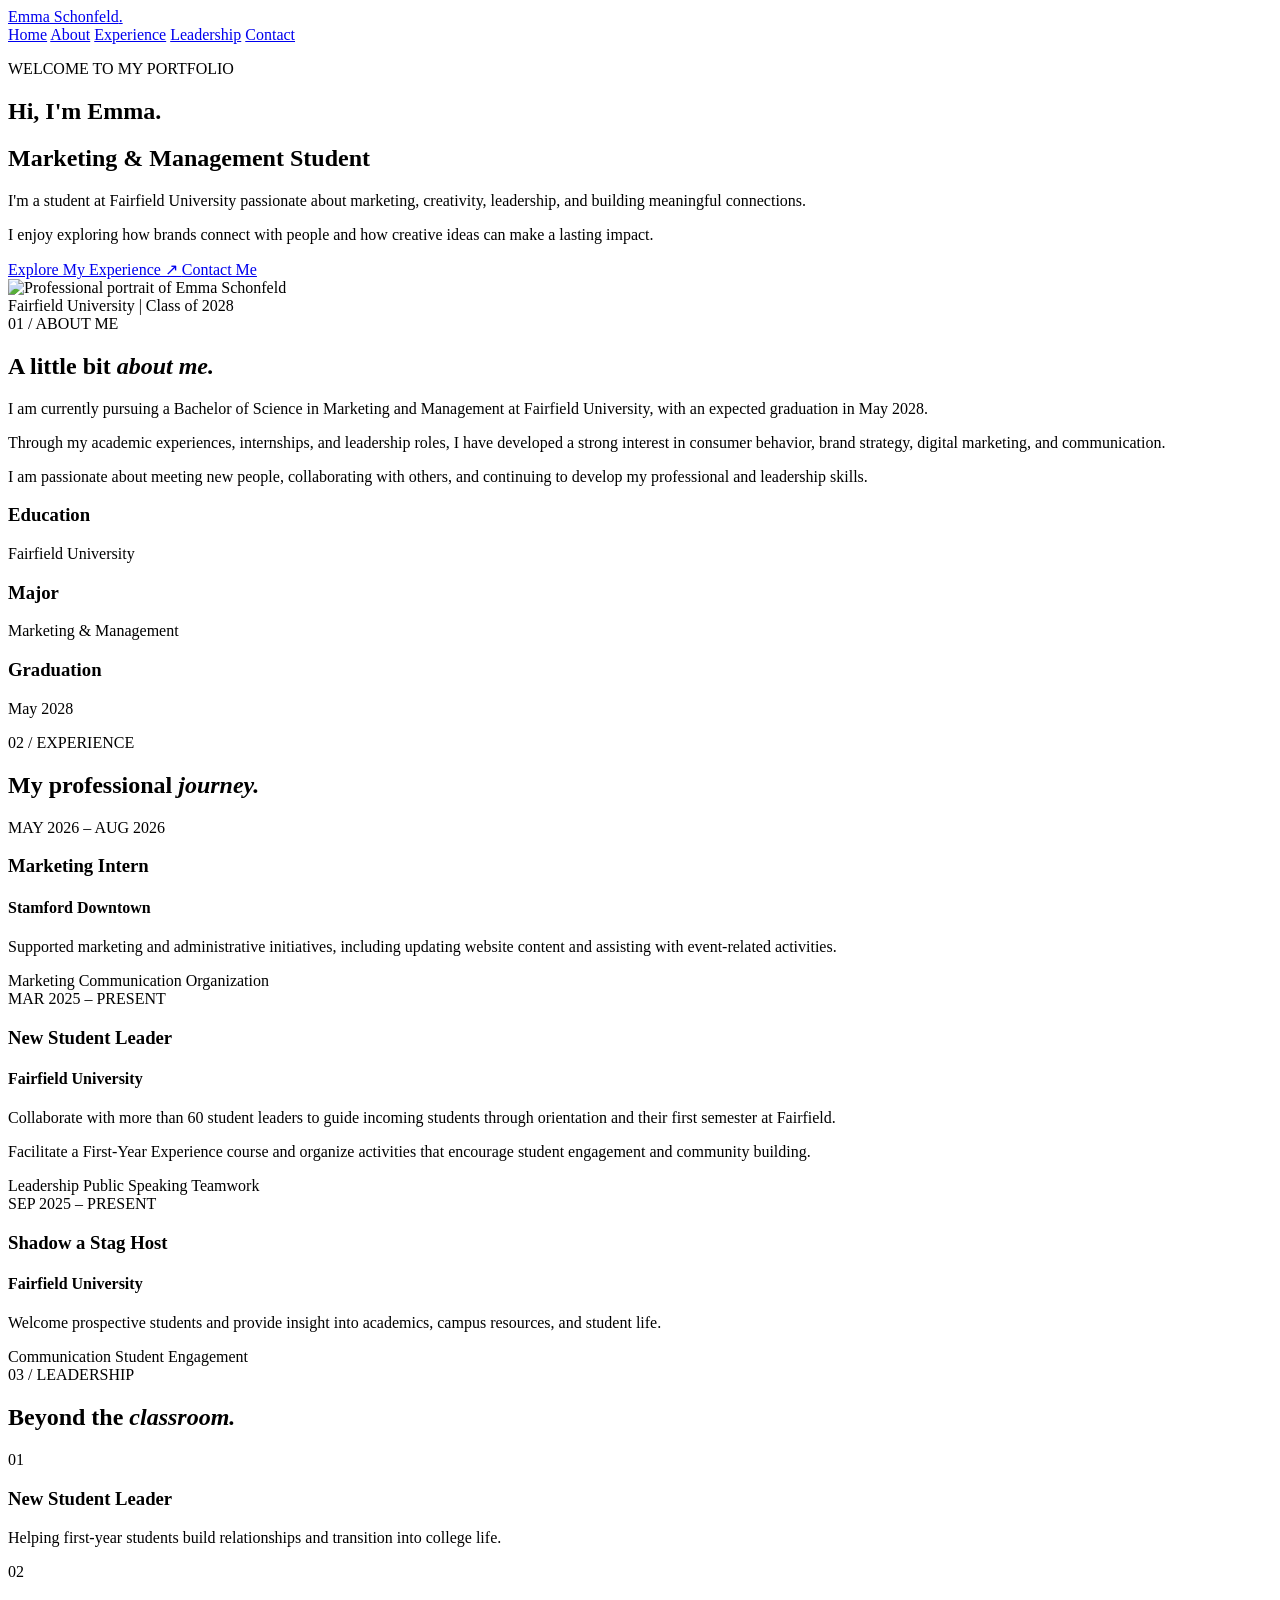
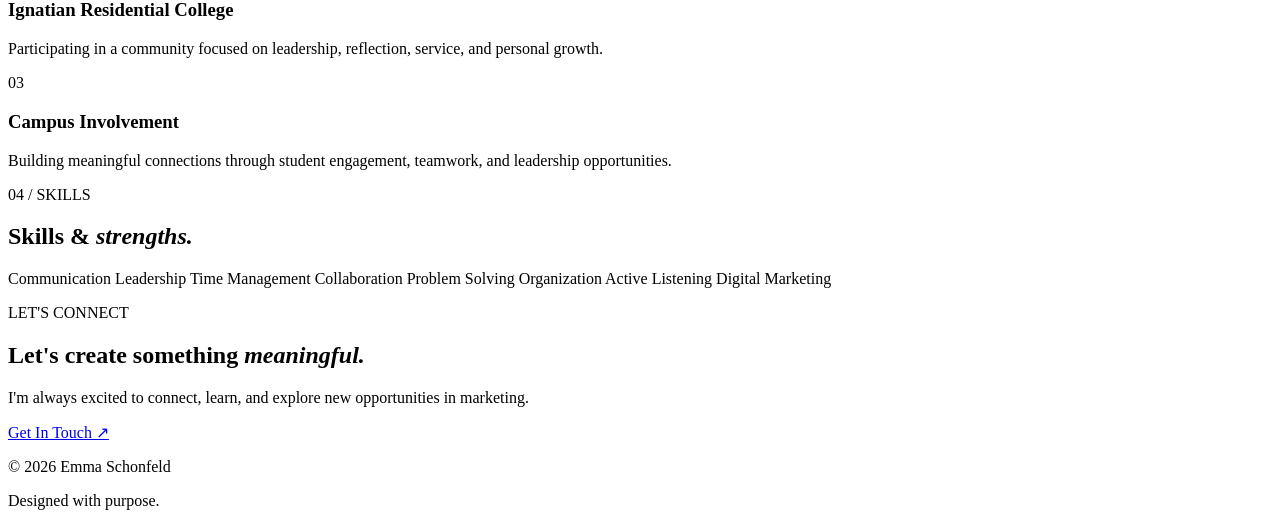
==== index.html @ 218c54ff "Update index.html" ====
<!DOCTYPE html>
<html lang="en">
<head>
    <meta charset="UTF-8">
    <meta name="viewport" content="width=device-width, initial-scale=1.0">

    <title>Emma Schonfeld | Personal Portfolio</title>

    <link rel="preconnect" href="https://fonts.googleapis.com">
    <link rel="preconnect" href="https://fonts.gstatic.com" crossorigin>

    <link href="https://fonts.googleapis.com/css2?family=DM+Sans:wght@400;500;600;700&family=Playfair+Display:ital,wght@0,500;1,500&display=swap" rel="stylesheet">

    <link rel="stylesheet" href="style.css">
</head>

<body>

    <!-- NAVIGATION -->
    <header class="navbar">
        <a href="#home" class="logo">Emma Schonfeld<span>.</span></a>

        <nav>
            <a href="#home">Home</a>
            <a href="#about">About</a>
            <a href="#experience">Experience</a>
            <a href="#leadership">Leadership</a>
            <a href="#contact">Contact</a>
        </nav>
    </header>

    <!-- HERO SECTION -->
    <section class="hero" id="home">

        <div class="hero-content">

            <p class="eyebrow">WELCOME TO MY PORTFOLIO</p>

            <h1>
                Hi, I'm <span>Emma.</span>
            </h1>

            <h2>
                Marketing & Management Student
            </h2>

            <p class="hero-description">
                I'm a student at Fairfield University passionate
                about marketing, creativity, leadership, and
                building meaningful connections.
            </p>

            <p class="hero-description">
                I enjoy exploring how brands connect with people
                and how creative ideas can make a lasting impact.
            </p>

            <div class="hero-buttons">

                <a href="#experience" class="primary-btn">
                    Explore My Experience ↗
                </a>

                <a href="#contact" class="secondary-btn">
                    Contact Me
                </a>

            </div>

        </div>

        <!-- PROFESSIONAL HEADSHOT -->
        <div class="hero-image">

            <div class="image-frame">
                <img
                    src="IMG_0074.JPG"
                    alt="Professional portrait of Emma Schonfeld"
                >
            </div>

            <div class="image-caption">
                <span class="caption-dot"></span>
                Fairfield University | Class of 2028
            </div>

        </div>

    </section>

    <!-- ABOUT -->
    <section class="section about" id="about">

        <div class="section-number">01 / ABOUT ME</div>

        <div class="section-content">

            <h2>
                A little bit <em>about me.</em>
            </h2>

            <p>
                I am currently pursuing a Bachelor of Science
                in Marketing and Management at Fairfield University,
                with an expected graduation in May 2028.
            </p>

            <p>
                Through my academic experiences, internships,
                and leadership roles, I have developed a strong
                interest in consumer behavior, brand strategy,
                digital marketing, and communication.
            </p>

            <p>
                I am passionate about meeting new people,
                collaborating with others, and continuing
                to develop my professional and leadership skills.
            </p>

            <div class="about-details">

                <div>
                    <h3>Education</h3>
                    <p>Fairfield University</p>
                </div>

                <div>
                    <h3>Major</h3>
                    <p>Marketing & Management</p>
                </div>

                <div>
                    <h3>Graduation</h3>
                    <p>May 2028</p>
                </div>

            </div>

        </div>

    </section>

    <!-- EXPERIENCE -->
    <section class="section experience" id="experience">

        <div class="section-number">02 / EXPERIENCE</div>

        <div class="section-content">

            <h2>
                My professional <em>journey.</em>
            </h2>

            <div class="experience-item">

                <div class="experience-date">
                    MAY 2026 – AUG 2026
                </div>

                <div>
                    <h3>Marketing Intern</h3>
                    <h4>Stamford Downtown</h4>

                    <p>
                        Supported marketing and administrative
                        initiatives, including updating website
                        content and assisting with event-related
                        activities.
                    </p>

                    <div class="tags">
                        <span>Marketing</span>
                        <span>Communication</span>
                        <span>Organization</span>
                    </div>
                </div>

            </div>

            <div class="experience-item">

                <div class="experience-date">
                    MAR 2025 – PRESENT
                </div>

                <div>
                    <h3>New Student Leader</h3>
                    <h4>Fairfield University</h4>

                    <p>
                        Collaborate with more than 60 student
                        leaders to guide incoming students
                        through orientation and their first
                        semester at Fairfield.
                    </p>

                    <p>
                        Facilitate a First-Year Experience
                        course and organize activities that
                        encourage student engagement and
                        community building.
                    </p>

                    <div class="tags">
                        <span>Leadership</span>
                        <span>Public Speaking</span>
                        <span>Teamwork</span>
                    </div>
                </div>

            </div>

            <div class="experience-item">

                <div class="experience-date">
                    SEP 2025 – PRESENT
                </div>

                <div>
                    <h3>Shadow a Stag Host</h3>
                    <h4>Fairfield University</h4>

                    <p>
                        Welcome prospective students and
                        provide insight into academics,
                        campus resources, and student life.
                    </p>

                    <div class="tags">
                        <span>Communication</span>
                        <span>Student Engagement</span>
                    </div>
                </div>

            </div>

        </div>

    </section>

    <!-- LEADERSHIP -->
    <section class="section leadership" id="leadership">

        <div class="section-number">03 / LEADERSHIP</div>

        <div class="section-content">

            <h2>
                Beyond the <em>classroom.</em>
            </h2>

            <div class="leadership-grid">

                <div class="leadership-card">
                    <span>01</span>

                    <h3>New Student Leader</h3>

                    <p>
                        Helping first-year students build
                        relationships and transition
                        into college life.
                    </p>
                </div>

                <div class="leadership-card">
                    <span>02</span>

                    <h3>Ignatian Residential College</h3>

                    <p>
                        Participating in a community
                        focused on leadership, reflection,
                        service, and personal growth.
                    </p>
                </div>

                <div class="leadership-card">
                    <span>03</span>

                    <h3>Campus Involvement</h3>

                    <p>
                        Building meaningful connections
                        through student engagement,
                        teamwork, and leadership opportunities.
                    </p>
                </div>

            </div>

        </div>

    </section>

    <!-- SKILLS -->
    <section class="section skills">

        <div class="section-number">04 / SKILLS</div>

        <div class="section-content">

            <h2>
                Skills & <em>strengths.</em>
            </h2>

            <div class="skills-container">
                <span>Communication</span>
                <span>Leadership</span>
                <span>Time Management</span>
                <span>Collaboration</span>
                <span>Problem Solving</span>
                <span>Organization</span>
                <span>Active Listening</span>
                <span>Digital Marketing</span>
            </div>

        </div>

    </section>

    <!-- CONTACT -->
    <section class="contact" id="contact">

        <p class="eyebrow">LET'S CONNECT</p>

        <h2>
            Let's create something <em>meaningful.</em>
        </h2>

        <p>
            I'm always excited to connect, learn,
            and explore new opportunities in marketing.
        </p>

        <a href="mailto:emma.schonfeld@student.fairfield.edu"
           class="primary-btn">
            Get In Touch ↗
        </a>

    </section>

    <!-- FOOTER -->
    <footer>
        <p>© 2026 Emma Schonfeld</p>
        <p>Designed with purpose.</p>
    </footer>

    <script src="script.js"></script>

</body>
</html>
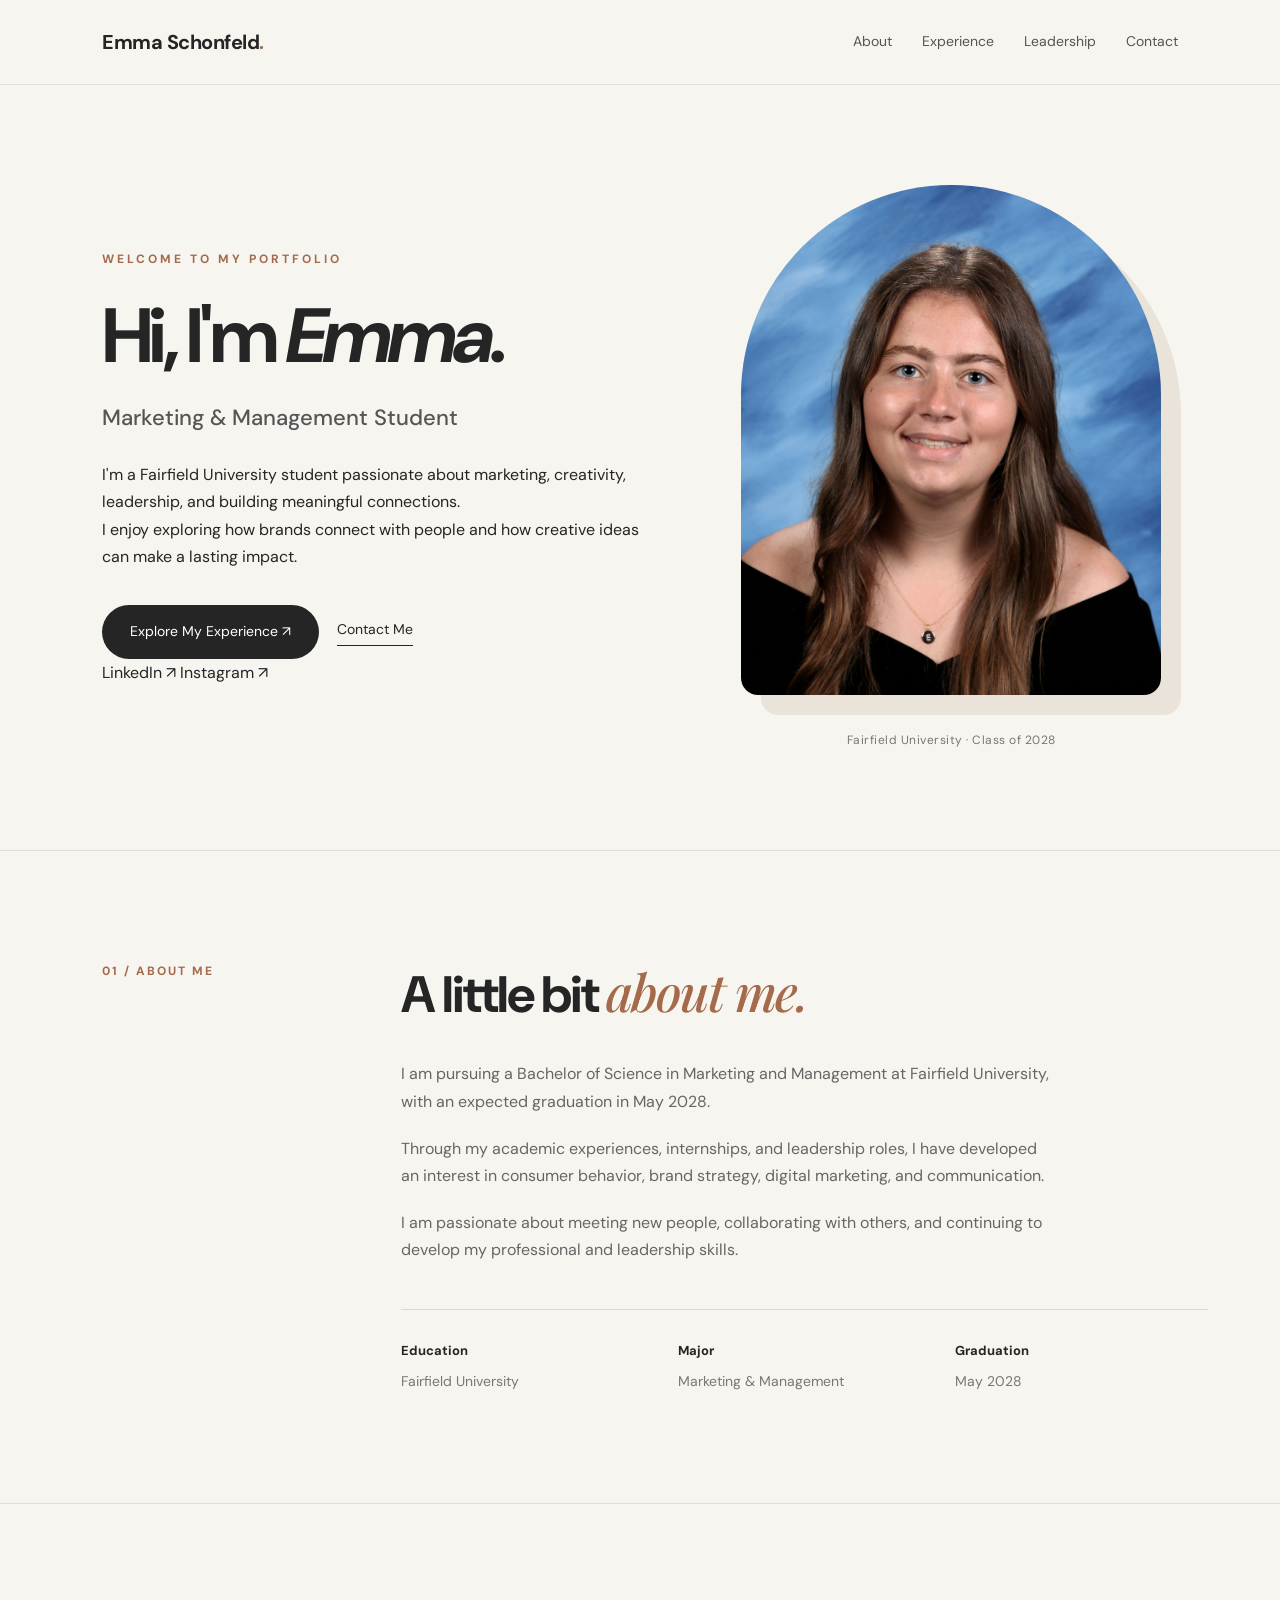
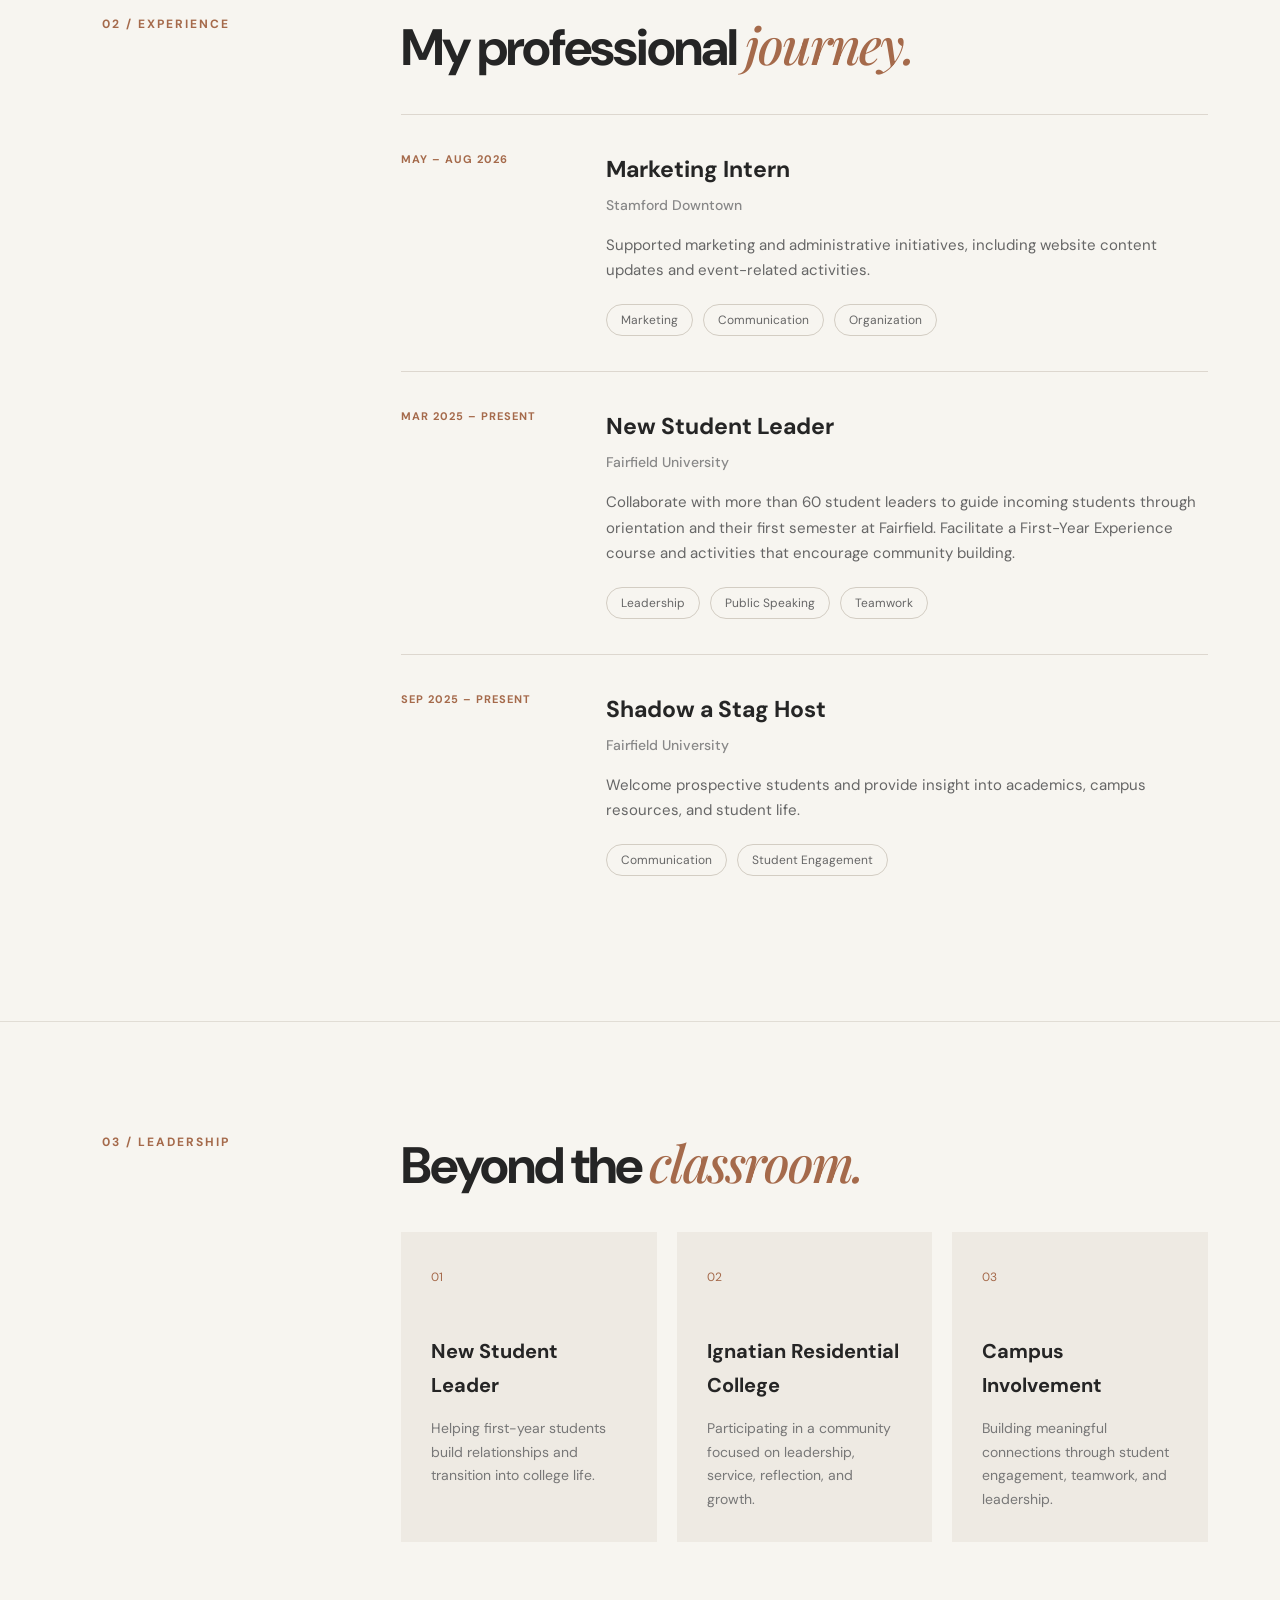
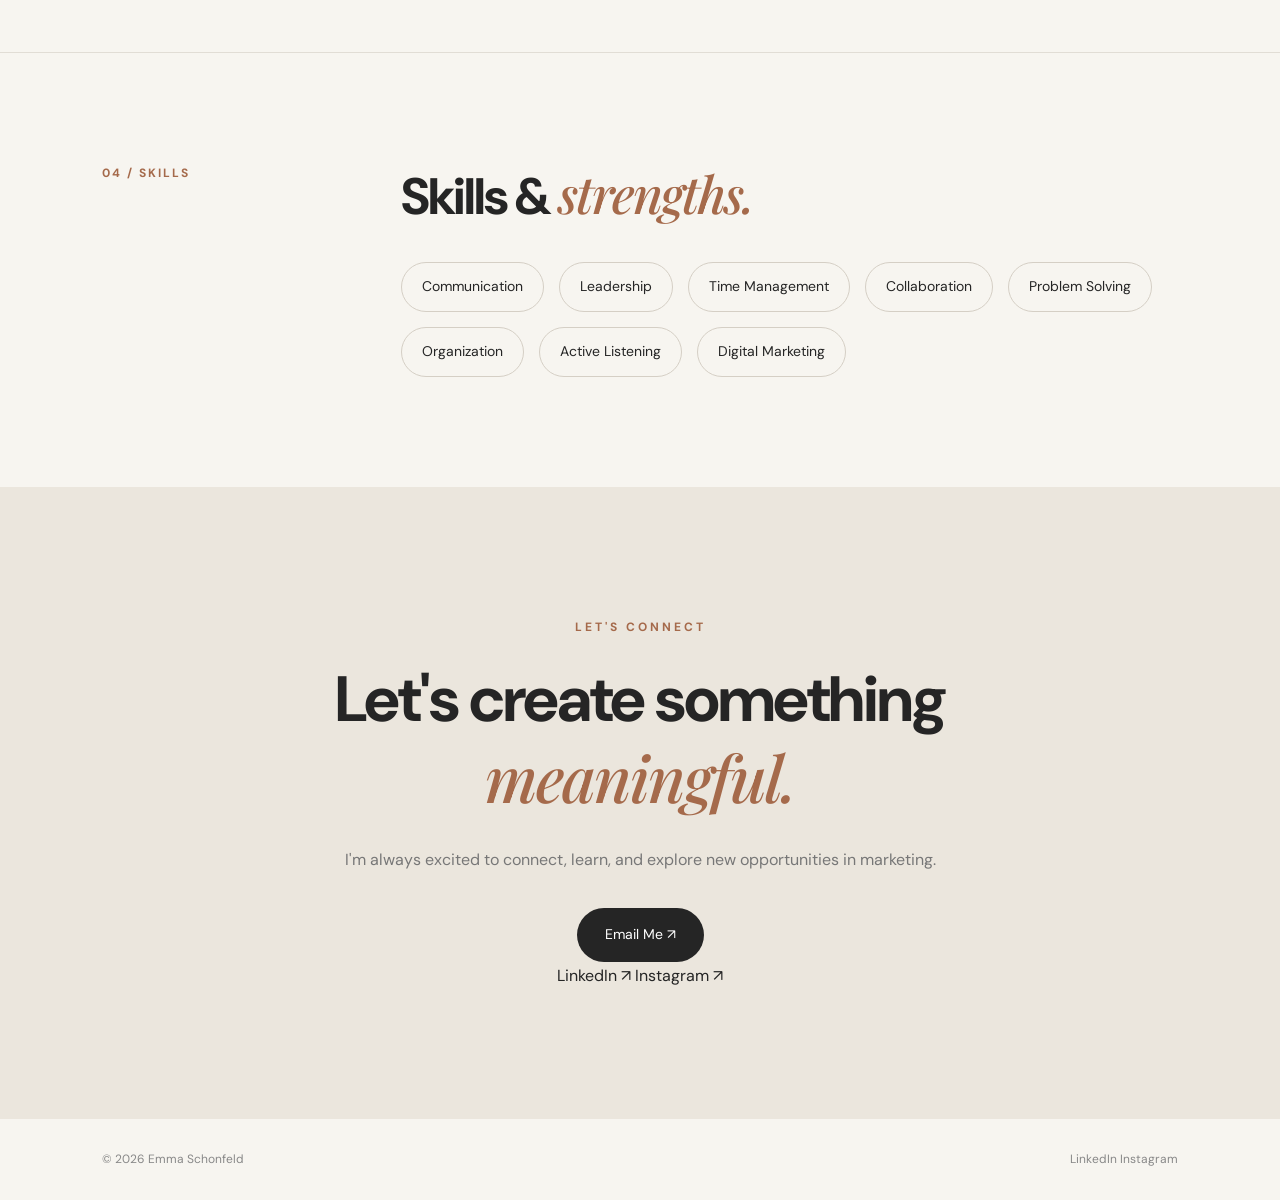
==== commit 22b548e8: "Update index.html" ====
--- a/index.html
+++ b/index.html
@@ -2,353 +2,268 @@
 <!DOCTYPE html>
 <html lang="en">
 <head>
-    <meta charset="UTF-8">
-    <meta name="viewport" content="width=device-width, initial-scale=1.0">
-
-    <title>Emma Schonfeld | Personal Portfolio</title>
-
-    <link rel="preconnect" href="https://fonts.googleapis.com">
-    <link rel="preconnect" href="https://fonts.gstatic.com" crossorigin>
-
-    <link href="https://fonts.googleapis.com/css2?family=DM+Sans:wght@400;500;600;700&family=Playfair+Display:ital,wght@0,500;1,500&display=swap" rel="stylesheet">
-
-    <link rel="stylesheet" href="style.css">
+  <meta charset="UTF-8">
+  <meta name="viewport" content="width=device-width, initial-scale=1.0">
+  <meta name="description" content="Emma Schonfeld's marketing and management portfolio.">
+  <title>Emma Schonfeld | Portfolio</title>
+
+  <link rel="preconnect" href="https://fonts.googleapis.com">
+  <link rel="preconnect" href="https://fonts.gstatic.com" crossorigin>
+  <link href="https://fonts.googleapis.com/css2?family=DM+Sans:wght@400;500;600;700&family=Playfair+Display:ital,wght@0,500;1,500&display=swap" rel="stylesheet">
+  <link rel="stylesheet" href="style.css">
 </head>
-
 <body>
 
-    <!-- NAVIGATION -->
-    <header class="navbar">
-        <a href="#home" class="logo">Emma Schonfeld<span>.</span></a>
-
-        <nav>
-            <a href="#home">Home</a>
-            <a href="#about">About</a>
-            <a href="#experience">Experience</a>
-            <a href="#leadership">Leadership</a>
-            <a href="#contact">Contact</a>
-        </nav>
-    </header>
-
-    <!-- HERO SECTION -->
+  <header class="navbar">
+    <a class="logo" href="#home">Emma Schonfeld<span>.</span></a>
+    <nav aria-label="Main navigation">
+      <a href="#about">About</a>
+      <a href="#experience">Experience</a>
+      <a href="#leadership">Leadership</a>
+      <a href="#contact">Contact</a>
+    </nav>
+  </header>
+
+  <main>
+    <!-- HOMEPAGE -->
     <section class="hero" id="home">
-
-        <div class="hero-content">
-
-            <p class="eyebrow">WELCOME TO MY PORTFOLIO</p>
-
-            <h1>
-                Hi, I'm <span>Emma.</span>
-            </h1>
-
-            <h2>
-                Marketing & Management Student
-            </h2>
-
-            <p class="hero-description">
-                I'm a student at Fairfield University passionate
-                about marketing, creativity, leadership, and
-                building meaningful connections.
-            </p>
-
-            <p class="hero-description">
-                I enjoy exploring how brands connect with people
-                and how creative ideas can make a lasting impact.
-            </p>
-
-            <div class="hero-buttons">
-
-                <a href="#experience" class="primary-btn">
-                    Explore My Experience ↗
-                </a>
-
-                <a href="#contact" class="secondary-btn">
-                    Contact Me
-                </a>
-
+      <div class="hero-content">
+        <p class="eyebrow">WELCOME TO MY PORTFOLIO</p>
+        <h1>Hi, I'm <em>Emma.</em></h1>
+        <h2>Marketing & Management Student</h2>
+
+        <p>
+          I'm a Fairfield University student passionate about
+          marketing, creativity, leadership, and building
+          meaningful connections.
+        </p>
+        <p>
+          I enjoy exploring how brands connect with people
+          and how creative ideas can make a lasting impact.
+        </p>
+
+        <div class="hero-buttons">
+          <a class="primary-btn" href="#experience">
+            Explore My Experience ↗
+          </a>
+          <a class="secondary-btn" href="#contact">
+            Contact Me
+          </a>
+        </div>
+
+        <div class="social-links">
+          <a href="https://www.linkedin.com/in/emma-schonfeld/"
+             target="_blank" rel="noopener noreferrer">
+            LinkedIn ↗
+          </a>
+          <a href="https://www.instagram.com/schonfeld_emma/"
+             target="_blank" rel="noopener noreferrer">
+            Instagram ↗
+          </a>
+        </div>
+      </div>
+
+      <div class="hero-image">
+        <div class="image-frame">
+          <img src="IMG_0074.JPG"
+               alt="Professional portrait of Emma Schonfeld">
+        </div>
+        <p class="image-caption">
+          Fairfield University · Class of 2028
+        </p>
+      </div>
+    </section>
+
+    <!-- ABOUT -->
+    <section class="section" id="about">
+      <p class="section-number">01 / ABOUT ME</p>
+      <div class="section-content">
+        <h2>A little bit <em>about me.</em></h2>
+        <p>
+          I am pursuing a Bachelor of Science in Marketing and
+          Management at Fairfield University, with an expected
+          graduation in May 2028.
+        </p>
+        <p>
+          Through my academic experiences, internships, and
+          leadership roles, I have developed an interest in
+          consumer behavior, brand strategy, digital marketing,
+          and communication.
+        </p>
+        <p>
+          I am passionate about meeting new people, collaborating
+          with others, and continuing to develop my professional
+          and leadership skills.
+        </p>
+
+        <div class="about-details">
+          <div>
+            <h3>Education</h3>
+            <p>Fairfield University</p>
+          </div>
+          <div>
+            <h3>Major</h3>
+            <p>Marketing & Management</p>
+          </div>
+          <div>
+            <h3>Graduation</h3>
+            <p>May 2028</p>
+          </div>
+        </div>
+      </div>
+    </section>
+
+    <!-- EXPERIENCE -->
+    <section class="section" id="experience">
+      <p class="section-number">02 / EXPERIENCE</p>
+      <div class="section-content">
+        <h2>My professional <em>journey.</em></h2>
+
+        <article class="experience-item">
+          <span class="experience-date">MAY – AUG 2026</span>
+          <div>
+            <h3>Marketing Intern</h3>
+            <h4>Stamford Downtown</h4>
+            <p>
+              Supported marketing and administrative initiatives,
+              including website content updates and event-related
+              activities.
+            </p>
+            <div class="tags">
+              <span>Marketing</span>
+              <span>Communication</span>
+              <span>Organization</span>
             </div>
-
-        </div>
-
-        <!-- PROFESSIONAL HEADSHOT -->
-        <div class="hero-image">
-
-            <div class="image-frame">
-                <img
-                    src="IMG_0074.JPG"
-                    alt="Professional portrait of Emma Schonfeld"
-                >
+          </div>
+        </article>
+
+        <article class="experience-item">
+          <span class="experience-date">MAR 2025 – PRESENT</span>
+          <div>
+            <h3>New Student Leader</h3>
+            <h4>Fairfield University</h4>
+            <p>
+              Collaborate with more than 60 student leaders to
+              guide incoming students through orientation and
+              their first semester at Fairfield. Facilitate a
+              First-Year Experience course and activities that
+              encourage community building.
+            </p>
+            <div class="tags">
+              <span>Leadership</span>
+              <span>Public Speaking</span>
+              <span>Teamwork</span>
             </div>
-
-            <div class="image-caption">
-                <span class="caption-dot"></span>
-                Fairfield University | Class of 2028
+          </div>
+        </article>
+
+        <article class="experience-item">
+          <span class="experience-date">SEP 2025 – PRESENT</span>
+          <div>
+            <h3>Shadow a Stag Host</h3>
+            <h4>Fairfield University</h4>
+            <p>
+              Welcome prospective students and provide insight
+              into academics, campus resources, and student life.
+            </p>
+            <div class="tags">
+              <span>Communication</span>
+              <span>Student Engagement</span>
             </div>
-
-        </div>
-
-    </section>
-
-    <!-- ABOUT -->
-    <section class="section about" id="about">
-
-        <div class="section-number">01 / ABOUT ME</div>
-
-        <div class="section-content">
-
-            <h2>
-                A little bit <em>about me.</em>
-            </h2>
-
-            <p>
-                I am currently pursuing a Bachelor of Science
-                in Marketing and Management at Fairfield University,
-                with an expected graduation in May 2028.
-            </p>
-
-            <p>
-                Through my academic experiences, internships,
-                and leadership roles, I have developed a strong
-                interest in consumer behavior, brand strategy,
-                digital marketing, and communication.
-            </p>
-
-            <p>
-                I am passionate about meeting new people,
-                collaborating with others, and continuing
-                to develop my professional and leadership skills.
-            </p>
-
-            <div class="about-details">
-
-                <div>
-                    <h3>Education</h3>
-                    <p>Fairfield University</p>
-                </div>
-
-                <div>
-                    <h3>Major</h3>
-                    <p>Marketing & Management</p>
-                </div>
-
-                <div>
-                    <h3>Graduation</h3>
-                    <p>May 2028</p>
-                </div>
-
-            </div>
-
-        </div>
-
-    </section>
-
-    <!-- EXPERIENCE -->
-    <section class="section experience" id="experience">
-
-        <div class="section-number">02 / EXPERIENCE</div>
-
-        <div class="section-content">
-
-            <h2>
-                My professional <em>journey.</em>
-            </h2>
-
-            <div class="experience-item">
-
-                <div class="experience-date">
-                    MAY 2026 – AUG 2026
-                </div>
-
-                <div>
-                    <h3>Marketing Intern</h3>
-                    <h4>Stamford Downtown</h4>
-
-                    <p>
-                        Supported marketing and administrative
-                        initiatives, including updating website
-                        content and assisting with event-related
-                        activities.
-                    </p>
-
-                    <div class="tags">
-                        <span>Marketing</span>
-                        <span>Communication</span>
-                        <span>Organization</span>
-                    </div>
-                </div>
-
-            </div>
-
-            <div class="experience-item">
-
-                <div class="experience-date">
-                    MAR 2025 – PRESENT
-                </div>
-
-                <div>
-                    <h3>New Student Leader</h3>
-                    <h4>Fairfield University</h4>
-
-                    <p>
-                        Collaborate with more than 60 student
-                        leaders to guide incoming students
-                        through orientation and their first
-                        semester at Fairfield.
-                    </p>
-
-                    <p>
-                        Facilitate a First-Year Experience
-                        course and organize activities that
-                        encourage student engagement and
-                        community building.
-                    </p>
-
-                    <div class="tags">
-                        <span>Leadership</span>
-                        <span>Public Speaking</span>
-                        <span>Teamwork</span>
-                    </div>
-                </div>
-
-            </div>
-
-            <div class="experience-item">
-
-                <div class="experience-date">
-                    SEP 2025 – PRESENT
-                </div>
-
-                <div>
-                    <h3>Shadow a Stag Host</h3>
-                    <h4>Fairfield University</h4>
-
-                    <p>
-                        Welcome prospective students and
-                        provide insight into academics,
-                        campus resources, and student life.
-                    </p>
-
-                    <div class="tags">
-                        <span>Communication</span>
-                        <span>Student Engagement</span>
-                    </div>
-                </div>
-
-            </div>
-
-        </div>
-
+          </div>
+        </article>
+      </div>
     </section>
 
     <!-- LEADERSHIP -->
-    <section class="section leadership" id="leadership">
-
-        <div class="section-number">03 / LEADERSHIP</div>
-
-        <div class="section-content">
-
-            <h2>
-                Beyond the <em>classroom.</em>
-            </h2>
-
-            <div class="leadership-grid">
-
-                <div class="leadership-card">
-                    <span>01</span>
-
-                    <h3>New Student Leader</h3>
-
-                    <p>
-                        Helping first-year students build
-                        relationships and transition
-                        into college life.
-                    </p>
-                </div>
-
-                <div class="leadership-card">
-                    <span>02</span>
-
-                    <h3>Ignatian Residential College</h3>
-
-                    <p>
-                        Participating in a community
-                        focused on leadership, reflection,
-                        service, and personal growth.
-                    </p>
-                </div>
-
-                <div class="leadership-card">
-                    <span>03</span>
-
-                    <h3>Campus Involvement</h3>
-
-                    <p>
-                        Building meaningful connections
-                        through student engagement,
-                        teamwork, and leadership opportunities.
-                    </p>
-                </div>
-
-            </div>
-
-        </div>
-
+    <section class="section" id="leadership">
+      <p class="section-number">03 / LEADERSHIP</p>
+      <div class="section-content">
+        <h2>Beyond the <em>classroom.</em></h2>
+        <div class="leadership-grid">
+          <article class="leadership-card">
+            <span>01</span>
+            <h3>New Student Leader</h3>
+            <p>
+              Helping first-year students build relationships
+              and transition into college life.
+            </p>
+          </article>
+          <article class="leadership-card">
+            <span>02</span>
+            <h3>Ignatian Residential College</h3>
+            <p>
+              Participating in a community focused on
+              leadership, service, reflection, and growth.
+            </p>
+          </article>
+          <article class="leadership-card">
+            <span>03</span>
+            <h3>Campus Involvement</h3>
+            <p>
+              Building meaningful connections through student
+              engagement, teamwork, and leadership.
+            </p>
+          </article>
+        </div>
+      </div>
     </section>
 
     <!-- SKILLS -->
-    <section class="section skills">
-
-        <div class="section-number">04 / SKILLS</div>
-
-        <div class="section-content">
-
-            <h2>
-                Skills & <em>strengths.</em>
-            </h2>
-
-            <div class="skills-container">
-                <span>Communication</span>
-                <span>Leadership</span>
-                <span>Time Management</span>
-                <span>Collaboration</span>
-                <span>Problem Solving</span>
-                <span>Organization</span>
-                <span>Active Listening</span>
-                <span>Digital Marketing</span>
-            </div>
-
-        </div>
-
+    <section class="section" id="skills">
+      <p class="section-number">04 / SKILLS</p>
+      <div class="section-content">
+        <h2>Skills & <em>strengths.</em></h2>
+        <div class="skills-container">
+          <span>Communication</span>
+          <span>Leadership</span>
+          <span>Time Management</span>
+          <span>Collaboration</span>
+          <span>Problem Solving</span>
+          <span>Organization</span>
+          <span>Active Listening</span>
+          <span>Digital Marketing</span>
+        </div>
+      </div>
     </section>
 
     <!-- CONTACT -->
     <section class="contact" id="contact">
-
-        <p class="eyebrow">LET'S CONNECT</p>
-
-        <h2>
-            Let's create something <em>meaningful.</em>
-        </h2>
-
-        <p>
-            I'm always excited to connect, learn,
-            and explore new opportunities in marketing.
-        </p>
-
-        <a href="mailto:emma.schonfeld@student.fairfield.edu"
-           class="primary-btn">
-            Get In Touch ↗
+      <p class="eyebrow">LET'S CONNECT</p>
+      <h2>Let's create something <em>meaningful.</em></h2>
+      <p>
+        I'm always excited to connect, learn, and explore
+        new opportunities in marketing.
+      </p>
+
+      <a class="primary-btn"
+         href="mailto:emma.schonfeld@student.fairfield.edu">
+        Email Me ↗
+      </a>
+
+      <div class="contact-socials">
+        <a href="https://www.linkedin.com/in/emma-schonfeld/"
+           target="_blank" rel="noopener noreferrer">
+          LinkedIn ↗
         </a>
-
-    </section>
-
-    <!-- FOOTER -->
-    <footer>
-        <p>© 2026 Emma Schonfeld</p>
-        <p>Designed with purpose.</p>
-    </footer>
-
-    <script src="script.js"></script>
-
+        <a href="https://www.instagram.com/schonfeld_emma/"
+           target="_blank" rel="noopener noreferrer">
+          Instagram ↗
+        </a>
+      </div>
+    </section>
+  </main>
+
+  <footer>
+    <p>© 2026 Emma Schonfeld</p>
+    <div>
+      <a href="https://www.linkedin.com/in/emma-schonfeld/"
+         target="_blank" rel="noopener noreferrer">LinkedIn</a>
+      <a href="https://www.instagram.com/schonfeld_emma/"
+         target="_blank" rel="noopener noreferrer">Instagram</a>
+    </div>
+  </footer>
+
+  <script src="script.js"></script>
 </body>
 </html>
--- a/style.css
+++ b/style.css
@@ -0,0 +1,467 @@
+
+/* GLOBAL */
+
+* {
+    margin: 0;
+    padding: 0;
+    box-sizing: border-box;
+}
+
+html {
+    scroll-behavior: smooth;
+    scroll-padding-top: 90px;
+}
+
+body {
+    font-family: 'DM Sans', sans-serif;
+    background: #f7f5f0;
+    color: #252525;
+    line-height: 1.7;
+}
+
+a {
+    text-decoration: none;
+    color: inherit;
+}
+
+/* NAVIGATION */
+
+.navbar {
+    display: flex;
+    justify-content: space-between;
+    align-items: center;
+    padding: 25px 8%;
+    background: rgba(247, 245, 240, 0.96);
+    border-bottom: 1px solid #e5e0d8;
+    position: sticky;
+    top: 0;
+    z-index: 100;
+    backdrop-filter: blur(10px);
+}
+
+.logo {
+    font-size: 20px;
+    font-weight: 700;
+    letter-spacing: -0.5px;
+}
+
+.logo span {
+    color: #a56a4b;
+}
+
+.navbar nav {
+    display: flex;
+    gap: 30px;
+}
+
+.navbar nav a {
+    font-size: 14px;
+    color: #555;
+    transition: color 0.3s;
+}
+
+.navbar nav a:hover {
+    color: #a56a4b;
+}
+
+/* HERO */
+
+.hero {
+    display: grid;
+    grid-template-columns: 1.1fr 0.9fr;
+    align-items: center;
+    gap: 70px;
+    min-height: 85vh;
+    padding: 90px 8%;
+    max-width: 1500px;
+    margin: auto;
+}
+
+.eyebrow {
+    font-size: 12px;
+    font-weight: 700;
+    letter-spacing: 3px;
+    color: #a56a4b;
+    margin-bottom: 25px;
+}
+
+.hero h1 {
+    font-size: clamp(50px, 6vw, 90px);
+    letter-spacing: -4px;
+    line-height: 1.1;
+    margin-bottom: 20px;
+}
+
+.hero h1 span {
+    font-family: 'Playfair Display', serif;
+    font-style: italic;
+    color: #a56a4b;
+    font-weight: 500;
+}
+
+.hero h2 {
+    font-size: 22px;
+    font-weight: 500;
+    margin-bottom: 25px;
+    color: #555;
+}
+
+.hero-description {
+    font-size: 16px;
+    color: #666;
+    max-width: 520px;
+    margin-bottom: 18px;
+}
+
+/* HERO BUTTONS */
+
+.hero-buttons {
+    display: flex;
+    gap: 18px;
+    align-items: center;
+    margin-top: 35px;
+    flex-wrap: wrap;
+}
+
+.primary-btn {
+    display: inline-block;
+    background: #252525;
+    color: white;
+    padding: 15px 28px;
+    border-radius: 40px;
+    font-size: 14px;
+    transition: all 0.3s ease;
+}
+
+.primary-btn:hover {
+    background: #a56a4b;
+    transform: translateY(-3px);
+}
+
+.secondary-btn {
+    font-size: 14px;
+    border-bottom: 1px solid #252525;
+    padding-bottom: 4px;
+}
+
+/* HEADSHOT */
+
+.hero-image {
+    display: flex;
+    flex-direction: column;
+    align-items: center;
+}
+
+.image-frame {
+    width: 100%;
+    max-width: 420px;
+    height: 510px;
+    overflow: hidden;
+    border-radius: 220px 220px 18px 18px;
+    background: #e9e5df;
+    box-shadow: 20px 20px 0 #e9e3d9;
+}
+
+.image-frame img {
+    width: 100%;
+    height: 100%;
+    object-fit: cover;
+    object-position: center 30%;
+    display: block;
+}
+
+.image-caption {
+    margin-top: 35px;
+    font-size: 12px;
+    color: #777;
+    letter-spacing: 0.5px;
+}
+
+.caption-dot {
+    display: inline-block;
+    width: 8px;
+    height: 8px;
+    background: #a56a4b;
+    border-radius: 50%;
+    margin-right: 8px;
+}
+
+/* SECTIONS */
+
+.section {
+    display: grid;
+    grid-template-columns: 25% 75%;
+    padding: 110px 8%;
+    border-top: 1px solid #e1ddd5;
+    gap: 30px;
+}
+
+.section-number {
+    color: #a56a4b;
+    font-size: 12px;
+    letter-spacing: 2px;
+    font-weight: 700;
+}
+
+.section-content {
+    min-width: 0;
+}
+
+.section-content h2 {
+    font-size: clamp(35px, 4vw, 58px);
+    letter-spacing: -2px;
+    line-height: 1.2;
+    margin-bottom: 35px;
+}
+
+.section-content h2 em,
+.contact h2 em {
+    font-family: 'Playfair Display', serif;
+    color: #a56a4b;
+    font-weight: 500;
+}
+
+.section-content > p {
+    max-width: 650px;
+    color: #666;
+    margin-bottom: 20px;
+    font-size: 16px;
+}
+
+/* ABOUT */
+
+.about-details {
+    display: grid;
+    grid-template-columns: repeat(3, 1fr);
+    gap: 25px;
+    margin-top: 45px;
+    padding-top: 30px;
+    border-top: 1px solid #ddd7cf;
+}
+
+.about-details h3 {
+    font-size: 13px;
+    margin-bottom: 8px;
+}
+
+.about-details p {
+    color: #777;
+    font-size: 14px;
+}
+
+/* EXPERIENCE */
+
+.experience-item {
+    display: grid;
+    grid-template-columns: 170px 1fr;
+    gap: 35px;
+    padding: 35px 0;
+    border-top: 1px solid #ddd7cf;
+}
+
+.experience-date {
+    font-size: 11px;
+    color: #a56a4b;
+    letter-spacing: 1px;
+    font-weight: 700;
+}
+
+.experience-item h3 {
+    font-size: 23px;
+    margin-bottom: 5px;
+}
+
+.experience-item h4 {
+    font-size: 14px;
+    color: #888;
+    font-weight: 500;
+    margin-bottom: 15px;
+}
+
+.experience-item p {
+    font-size: 15px;
+    color: #666;
+    margin-bottom: 15px;
+}
+
+.tags {
+    display: flex;
+    flex-wrap: wrap;
+    gap: 10px;
+    margin-top: 20px;
+}
+
+.tags span {
+    border: 1px solid #d3cdc3;
+    border-radius: 30px;
+    padding: 5px 14px;
+    font-size: 12px;
+    color: #666;
+}
+
+/* LEADERSHIP */
+
+.leadership-grid {
+    display: grid;
+    grid-template-columns: repeat(3, 1fr);
+    gap: 20px;
+}
+
+.leadership-card {
+    background: #eeeae3;
+    padding: 30px;
+    min-height: 260px;
+    transition: transform 0.3s;
+}
+
+.leadership-card:hover {
+    transform: translateY(-8px);
+}
+
+.leadership-card span {
+    font-size: 12px;
+    color: #a56a4b;
+}
+
+.leadership-card h3 {
+    margin-top: 45px;
+    margin-bottom: 15px;
+    font-size: 20px;
+}
+
+.leadership-card p {
+    color: #777;
+    font-size: 14px;
+}
+
+/* SKILLS */
+
+.skills-container {
+    display: flex;
+    flex-wrap: wrap;
+    gap: 15px;
+}
+
+.skills-container span {
+    padding: 12px 20px;
+    border: 1px solid #d5cfc5;
+    border-radius: 40px;
+    font-size: 14px;
+    transition: all 0.3s;
+}
+
+.skills-container span:hover {
+    background: #252525;
+    color: white;
+}
+
+/* CONTACT */
+
+.contact {
+    text-align: center;
+    padding: 130px 20px;
+    background: #ebe6dd;
+}
+
+.contact h2 {
+    font-size: clamp(40px, 5vw, 70px);
+    max-width: 800px;
+    margin: 0 auto 25px;
+    line-height: 1.2;
+    letter-spacing: -2px;
+}
+
+.contact p:not(.eyebrow) {
+    color: #777;
+    margin-bottom: 35px;
+}
+
+/* FOOTER */
+
+footer {
+    display: flex;
+    justify-content: space-between;
+    padding: 30px 8%;
+    color: #888;
+    font-size: 12px;
+}
+
+/* RESPONSIVE */
+
+@media (max-width: 900px) {
+
+    .hero {
+        grid-template-columns: 1fr;
+        text-align: center;
+        gap: 55px;
+    }
+
+    .hero-description {
+        margin-left: auto;
+        margin-right: auto;
+    }
+
+    .hero-buttons {
+        justify-content: center;
+    }
+
+    .image-frame {
+        max-width: 350px;
+        height: 430px;
+    }
+
+    .section {
+        grid-template-columns: 1fr;
+        padding: 75px 7%;
+    }
+
+    .leadership-grid {
+        grid-template-columns: 1fr;
+    }
+
+}
+
+@media (max-width: 600px) {
+
+    .navbar {
+        padding: 20px 5%;
+    }
+
+    .navbar nav {
+        display: none;
+    }
+
+    .hero {
+        padding: 65px 6%;
+    }
+
+    .hero h1 {
+        font-size: 55px;
+        letter-spacing: -2px;
+    }
+
+    .hero h2 {
+        font-size: 18px;
+    }
+
+    .image-frame {
+        max-width: 290px;
+        height: 370px;
+    }
+
+    .experience-item {
+        grid-template-columns: 1fr;
+        gap: 12px;
+    }
+
+    .about-details {
+        grid-template-columns: 1fr;
+    }
+
+    footer {
+        flex-direction: column;
+        text-align: center;
+        gap: 10px;
+    }
+
+}
